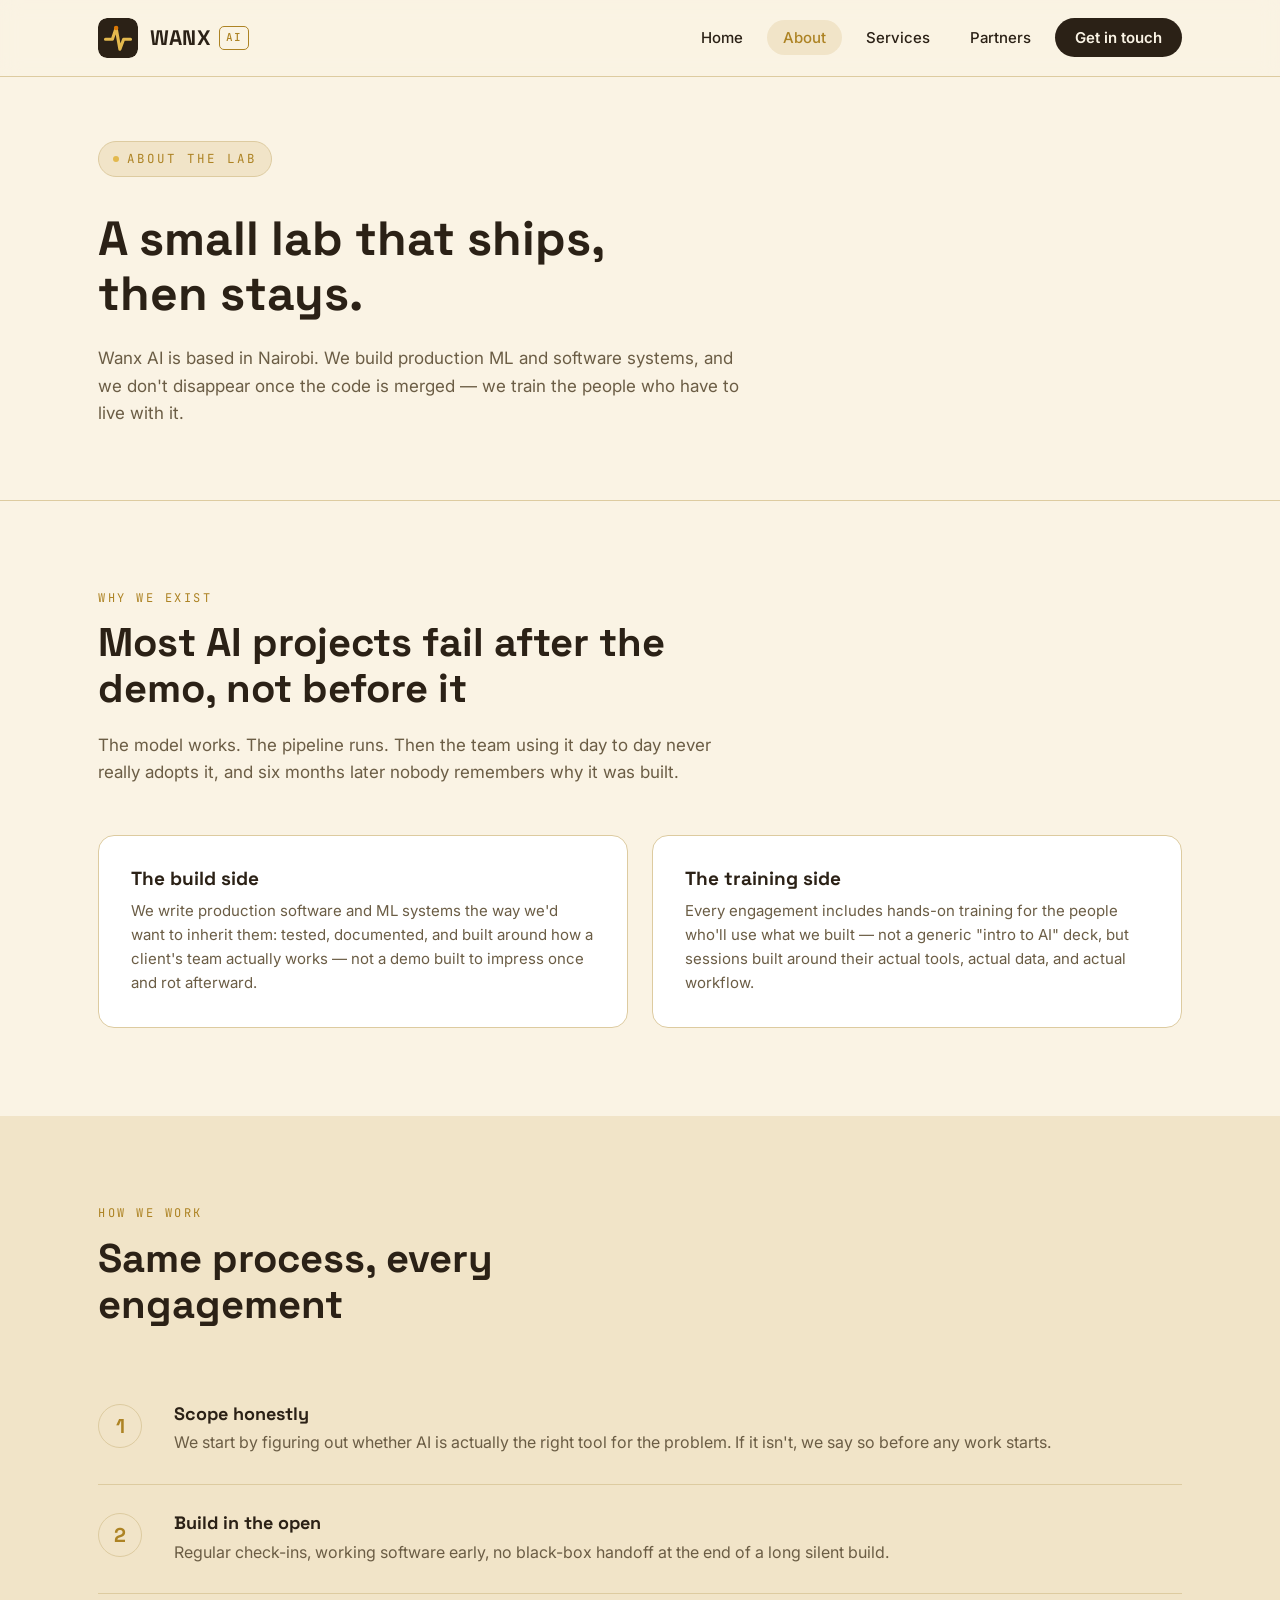
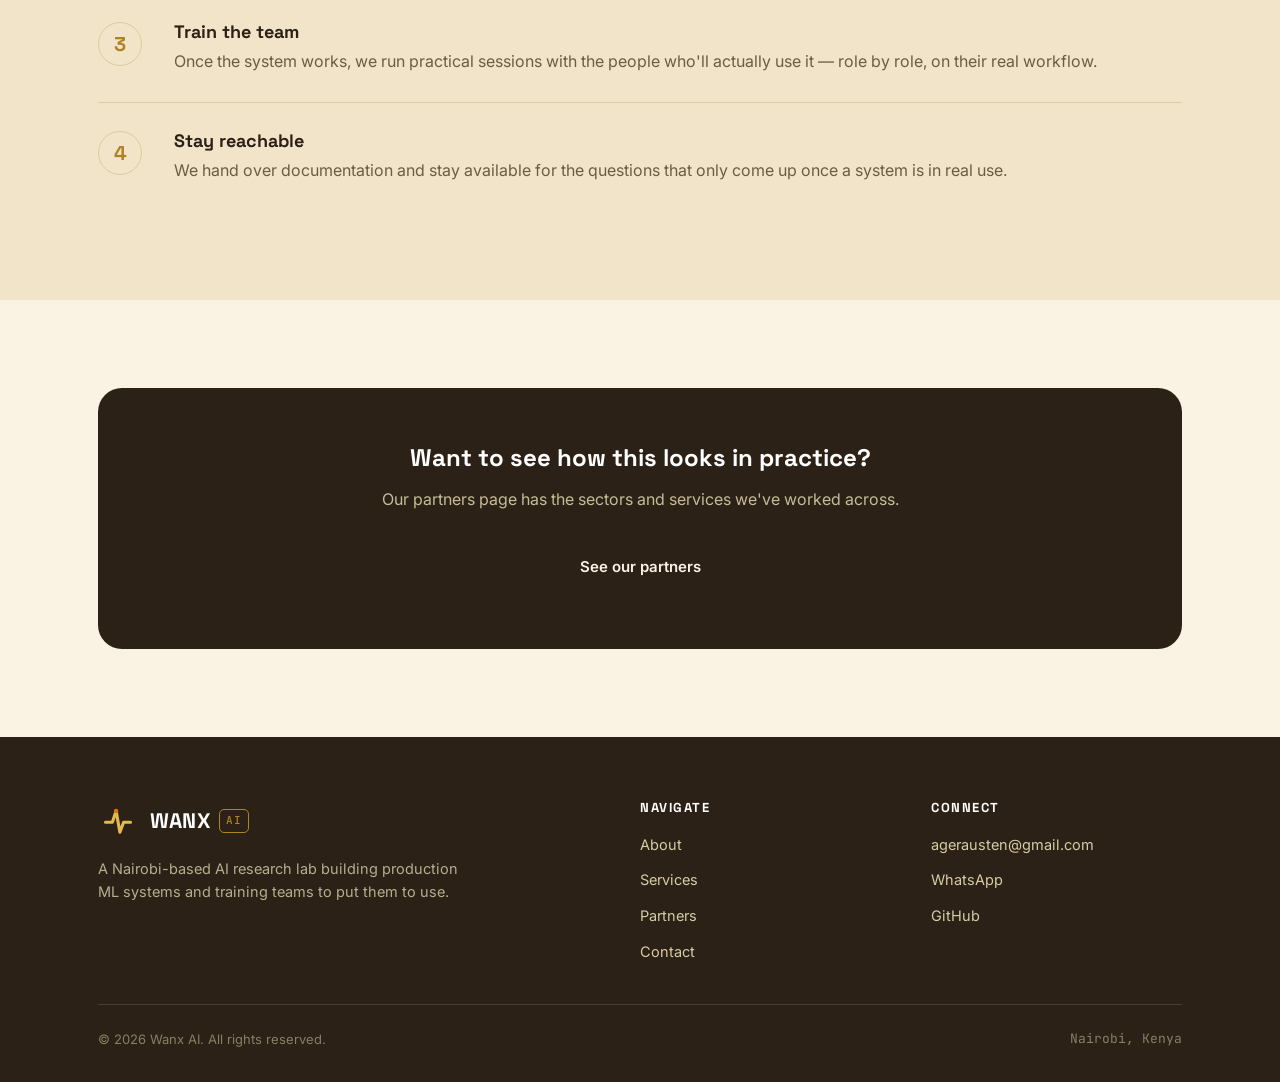
==== about.html @ ab8b51e2 "refactor" ====
<!doctype html>
<html lang="en">
<head>
<meta charset="UTF-8">
<meta name="viewport" content="width=device-width, initial-scale=1.0">
<title>About — Wanx AI</title>
<meta name="description" content="Wanx AI is a Nairobi-based AI research lab. Here's how we work and why we pair every build with training.">
<link rel="icon" type="image/svg+xml" href="assets/mark.svg">
<link rel="stylesheet" href="styles.css">
</head>
<body>

<nav class="site-nav">
  <div class="wrap">
    <a href="index.html" class="brand">
      <img src="assets/mark.svg" alt="">
      <span class="brand-text">WANX<span class="brand-ai">AI</span></span>
    </a>
    <button class="nav-toggle" aria-label="Toggle menu"><span></span><span></span><span></span></button>
    <ul class="nav-links">
      <li><a href="index.html">Home</a></li>
      <li><a href="about.html">About</a></li>
      <li><a href="services.html">Services</a></li>
      <li><a href="partners.html">Partners</a></li>
      <li><a href="contact.html" class="nav-cta">Get in touch</a></li>
    </ul>
  </div>
</nav>

<header class="page-hero">
  <div class="wrap">
    <span class="hero-eyebrow"><span class="dot"></span> About the lab</span>
    <h1 class="reveal">A small lab that ships, then stays.</h1>
    <p class="lede reveal">Wanx AI is based in Nairobi. We build production ML and software systems, and we don't disappear once the code is merged — we train the people who have to live with it.</p>
  </div>
</header>

<section>
  <div class="wrap">
    <div class="section-head reveal">
      <span class="eyebrow">Why we exist</span>
      <h2>Most AI projects fail after the demo, not before it</h2>
      <p>The model works. The pipeline runs. Then the team using it day to day never really adopts it, and six months later nobody remembers why it was built.</p>
    </div>
    <div class="grid grid-2">
      <div class="card reveal">
        <h3>The build side</h3>
        <p>We write production software and ML systems the way we'd want to inherit them: tested, documented, and built around how a client's team actually works — not a demo built to impress once and rot afterward.</p>
      </div>
      <div class="card reveal">
        <h3>The training side</h3>
        <p>Every engagement includes hands-on training for the people who'll use what we built — not a generic "intro to AI" deck, but sessions built around their actual tools, actual data, and actual workflow.</p>
      </div>
    </div>
  </div>
</section>

<section class="section-alt">
  <div class="wrap">
    <div class="section-head reveal">
      <span class="eyebrow">How we work</span>
      <h2>Same process, every engagement</h2>
    </div>
    <div class="step-list">
      <div class="step reveal">
        <div class="step-num">1</div>
        <div>
          <h3>Scope honestly</h3>
          <p>We start by figuring out whether AI is actually the right tool for the problem. If it isn't, we say so before any work starts.</p>
        </div>
      </div>
      <div class="step reveal">
        <div class="step-num">2</div>
        <div>
          <h3>Build in the open</h3>
          <p>Regular check-ins, working software early, no black-box handoff at the end of a long silent build.</p>
        </div>
      </div>
      <div class="step reveal">
        <div class="step-num">3</div>
        <div>
          <h3>Train the team</h3>
          <p>Once the system works, we run practical sessions with the people who'll actually use it — role by role, on their real workflow.</p>
        </div>
      </div>
      <div class="step reveal">
        <div class="step-num">4</div>
        <div>
          <h3>Stay reachable</h3>
          <p>We hand over documentation and stay available for the questions that only come up once a system is in real use.</p>
        </div>
      </div>
    </div>
  </div>
</section>

<section>
  <div class="wrap">
    <div class="cta-band reveal">
      <h2>Want to see how this looks in practice?</h2>
      <p>Our partners page has the sectors and services we've worked across.</p>
      <a href="partners.html" class="btn btn-primary">See our partners</a>
    </div>
  </div>
</section>

<footer>
  <div class="wrap">
    <div class="foot-grid">
      <div>
        <a href="index.html" class="brand">
          <img src="assets/mark.svg" alt="">
          <span class="brand-text">WANX<span class="brand-ai">AI</span></span>
        </a>
        <p style="margin-top: 16px;">A Nairobi-based AI research lab building production ML systems and training teams to put them to use.</p>
      </div>
      <div>
        <h4>Navigate</h4>
        <ul>
          <li><a href="about.html">About</a></li>
          <li><a href="services.html">Services</a></li>
          <li><a href="partners.html">Partners</a></li>
          <li><a href="contact.html">Contact</a></li>
        </ul>
      </div>
      <div>
        <h4>Connect</h4>
        <ul>
          <li><a href="mailto:agerausten@gmail.com">agerausten@gmail.com</a></li>
          <li><a href="https://wa.me/254743737349" target="_blank" rel="noopener">WhatsApp</a></li>
          <li><a href="https://github.com/ageraustine" target="_blank" rel="noopener">GitHub</a></li>
        </ul>
      </div>
    </div>
    <div class="foot-bottom">
      <span>&copy; 2026 Wanx AI. All rights reserved.</span>
      <span class="mono">Nairobi, Kenya</span>
    </div>
  </div>
</footer>

<script src="script.js"></script>
</body>
</html>
---- styles.css ----
/* ===== Wanx AI — gold/beige theme ===== */

@import url('https://fonts.googleapis.com/css2?family=Space+Grotesk:wght@500;600;700&family=JetBrains+Mono:wght@400;500&family=Inter:wght@400;500;600&display=swap');

:root {
  --bg: #FAF3E4;
  --panel: #F1E4C8;
  --panel-2: #EAD9AE;
  --ink: #2B2116;
  --muted: #6B5D45;
  --gold: #AD8324;
  --gold-bright: #E3B94E;
  --rust: #8B4A1F;
  --line: #DDCBA0;
  --shadow: 0 10px 30px rgba(43, 33, 22, 0.10);
  --radius: 16px;
  --maxw: 1140px;
}

* { box-sizing: border-box; }

html { scroll-behavior: smooth; }

body {
  margin: 0;
  background: var(--bg);
  color: var(--ink);
  font-family: 'Inter', -apple-system, BlinkMacSystemFont, sans-serif;
  line-height: 1.6;
  -webkit-font-smoothing: antialiased;
}

h1, h2, h3, h4 {
  font-family: 'Space Grotesk', sans-serif;
  color: var(--ink);
  margin: 0 0 0.5em;
  line-height: 1.15;
}

a { color: var(--gold); text-decoration: none; }
a:hover { color: var(--rust); }

.mono {
  font-family: 'JetBrains Mono', monospace;
}

.wrap {
  max-width: var(--maxw);
  margin: 0 auto;
  padding: 0 28px;
}

/* ---------- Nav ---------- */

.site-nav {
  position: sticky;
  top: 0;
  z-index: 100;
  background: rgba(250, 243, 228, 0.86);
  backdrop-filter: blur(10px);
  border-bottom: 1px solid var(--line);
}

.site-nav .wrap {
  display: flex;
  align-items: center;
  justify-content: space-between;
  height: 76px;
}

.brand {
  display: flex;
  align-items: center;
  gap: 12px;
}
.brand img { height: 40px; width: 40px; border-radius: 9px; display: block; }
.brand-text {
  font-family: 'Space Grotesk', sans-serif;
  font-weight: 700;
  font-size: 21px;
  color: var(--ink);
  letter-spacing: 0.2px;
  display: flex;
  align-items: center;
  gap: 8px;
}
.brand-ai {
  font-family: 'JetBrains Mono', monospace;
  font-weight: 500;
  font-size: 11px;
  color: var(--gold);
  border: 1px solid var(--gold);
  border-radius: 5px;
  padding: 2px 6px;
  letter-spacing: 1px;
}
footer .brand-text { color: #fff; }

.nav-links {
  display: flex;
  align-items: center;
  gap: 8px;
  list-style: none;
  margin: 0;
  padding: 0;
}
.nav-links a {
  color: var(--ink);
  font-weight: 500;
  font-size: 15px;
  padding: 8px 16px;
  border-radius: 999px;
  transition: background 0.2s ease, color 0.2s ease;
}
.nav-links a:hover,
.nav-links a.active {
  background: var(--panel);
  color: var(--gold);
}

.nav-cta {
  background: var(--ink) !important;
  color: var(--bg) !important;
  padding: 10px 20px !important;
  border-radius: 999px;
  font-weight: 600 !important;
}
.nav-cta:hover { background: var(--gold) !important; color: var(--ink) !important; }

.nav-toggle {
  display: none;
  flex-direction: column;
  gap: 5px;
  background: none;
  border: none;
  cursor: pointer;
  padding: 6px;
}
.nav-toggle span {
  width: 24px; height: 2px; background: var(--ink); border-radius: 2px;
}

@media (max-width: 860px) {
  .nav-toggle { display: flex; }
  .nav-links {
    position: fixed;
    top: 76px; left: 0; right: 0;
    flex-direction: column;
    align-items: stretch;
    background: var(--bg);
    border-bottom: 1px solid var(--line);
    padding: 12px 28px 24px;
    gap: 4px;
    transform: translateY(-12px);
    opacity: 0;
    pointer-events: none;
    transition: transform 0.25s ease, opacity 0.25s ease;
  }
  .nav-links.open {
    transform: translateY(0);
    opacity: 1;
    pointer-events: auto;
  }
  .nav-links a { padding: 12px 16px; }
}

/* ---------- Buttons ---------- */

.btn {
  display: inline-flex;
  align-items: center;
  gap: 8px;
  padding: 13px 26px;
  border-radius: 999px;
  font-weight: 600;
  font-size: 15px;
  border: 1px solid transparent;
  cursor: pointer;
  transition: transform 0.18s ease, box-shadow 0.18s ease, background 0.18s ease;
}
.btn-primary {
  background: var(--ink);
  color: var(--bg);
}
.btn-primary:hover {
  background: var(--gold);
  color: var(--ink);
  transform: translateY(-2px);
  box-shadow: var(--shadow);
}
.btn-ghost {
  background: transparent;
  color: var(--ink);
  border-color: var(--line);
}
.btn-ghost:hover {
  border-color: var(--gold);
  color: var(--gold);
  transform: translateY(-2px);
}

/* ---------- Hero ---------- */

.hero {
  position: relative;
  padding: 96px 0 80px;
  overflow: hidden;
}

.hero-eyebrow {
  display: inline-flex;
  align-items: center;
  gap: 8px;
  font-family: 'JetBrains Mono', monospace;
  font-size: 12.5px;
  letter-spacing: 2px;
  text-transform: uppercase;
  color: var(--gold);
  background: var(--panel);
  border: 1px solid var(--line);
  padding: 7px 14px;
  border-radius: 999px;
  margin-bottom: 24px;
}
.hero-eyebrow .dot {
  width: 6px; height: 6px; border-radius: 50%;
  background: var(--gold-bright);
  animation: pulse-dot 2s ease-in-out infinite;
}
@keyframes pulse-dot {
  0%, 100% { opacity: 1; transform: scale(1); }
  50% { opacity: 0.4; transform: scale(0.7); }
}

.hero h1 {
  font-size: clamp(38px, 5.4vw, 64px);
  max-width: 15ch;
  letter-spacing: -0.5px;
}
.hero h1 .accent { color: var(--gold); }

.hero p.lede {
  font-size: 19px;
  color: var(--muted);
  max-width: 56ch;
  margin: 20px 0 36px;
}

.hero-actions { display: flex; gap: 14px; flex-wrap: wrap; }

.hero-orbit {
  position: absolute;
  top: -120px; right: -160px;
  width: 620px; height: 620px;
  border-radius: 50%;
  border: 1px solid var(--line);
  opacity: 0.6;
}
.hero-orbit::before,
.hero-orbit::after {
  content: '';
  position: absolute;
  inset: 60px;
  border-radius: 50%;
  border: 1px solid var(--line);
}
.hero-orbit::after { inset: 130px; border-color: rgba(173,131,36,0.25); }

/* ---------- Sections ---------- */

section { padding: 88px 0; }
.section-alt { background: var(--panel); }

.section-head { max-width: 62ch; margin-bottom: 48px; }
.section-head .eyebrow {
  font-family: 'JetBrains Mono', monospace;
  font-size: 12px;
  letter-spacing: 2.5px;
  text-transform: uppercase;
  color: var(--gold);
  display: block;
  margin-bottom: 12px;
}
.section-head h2 { font-size: clamp(28px, 3.4vw, 40px); }
.section-head p { color: var(--muted); font-size: 17px; margin-top: 12px; }

/* ---------- Cards / grid ---------- */

.grid {
  display: grid;
  gap: 24px;
}
.grid-3 { grid-template-columns: repeat(3, 1fr); }
.grid-2 { grid-template-columns: repeat(2, 1fr); }
@media (max-width: 900px) {
  .grid-3, .grid-2 { grid-template-columns: 1fr; }
}

.card {
  background: #fff;
  border: 1px solid var(--line);
  border-radius: var(--radius);
  padding: 32px;
  transition: transform 0.25s ease, box-shadow 0.25s ease, border-color 0.25s ease;
}
.card:hover {
  transform: translateY(-6px);
  box-shadow: var(--shadow);
  border-color: var(--gold);
}
.card .icon {
  width: 48px; height: 48px;
  border-radius: 12px;
  background: var(--panel);
  display: flex; align-items: center; justify-content: center;
  margin-bottom: 18px;
  color: var(--gold);
}
.card h3 { font-size: 19px; margin-bottom: 10px; }
.card p { color: var(--muted); font-size: 15px; margin: 0; }

/* ---------- Stats ---------- */

.stats {
  display: grid;
  grid-template-columns: repeat(4, 1fr);
  gap: 24px;
  text-align: center;
}
@media (max-width: 760px) { .stats { grid-template-columns: repeat(2, 1fr); } }
.stat .num {
  font-family: 'Space Grotesk', sans-serif;
  font-size: 42px;
  font-weight: 700;
  color: var(--gold);
}
.stat .label {
  font-size: 13px;
  color: var(--muted);
  text-transform: uppercase;
  letter-spacing: 1px;
  margin-top: 4px;
}

/* ---------- Partners ---------- */

.partner-card {
  background: #fff;
  border: 1px solid var(--line);
  border-radius: var(--radius);
  padding: 28px;
  display: flex;
  flex-direction: column;
  gap: 16px;
  transition: transform 0.25s ease, box-shadow 0.25s ease;
}
.partner-card:hover { transform: translateY(-6px); box-shadow: var(--shadow); }
.partner-logo {
  height: 84px;
  display: flex; align-items: center; justify-content: flex-start;
}
.partner-logo img {
  max-height: 84px; max-width: 100%;
  object-fit: contain;
  border-radius: 8px;
}
.wordmark {
  font-family: 'Space Grotesk', sans-serif;
  font-weight: 700;
  font-size: 22px;
  color: var(--ink);
}
.partner-card h3 { font-size: 17px; margin-bottom: 2px; }
.partner-tag {
  font-family: 'JetBrains Mono', monospace;
  font-size: 11.5px;
  color: var(--gold);
  text-transform: uppercase;
  letter-spacing: 1px;
}
.partner-card p { color: var(--muted); font-size: 14.5px; margin: 0; }

/* ---------- Timeline (services) ---------- */

.step-list { display: flex; flex-direction: column; }
.step {
  display: grid;
  grid-template-columns: 56px 1fr;
  gap: 20px;
  padding: 28px 0;
  border-top: 1px solid var(--line);
}
.step:first-child { border-top: none; }
.step .step-num {
  font-family: 'Space Grotesk', sans-serif;
  font-weight: 700;
  font-size: 20px;
  color: var(--gold);
  width: 44px; height: 44px;
  border: 1px solid var(--line);
  border-radius: 50%;
  display: flex; align-items: center; justify-content: center;
}
.step h3 { margin-bottom: 6px; font-size: 18px; }
.step p { color: var(--muted); margin: 0; }

/* ---------- Footer ---------- */

footer {
  background: var(--ink);
  color: #E9DDC2;
  padding: 64px 0 32px;
}
footer .foot-grid {
  display: grid;
  grid-template-columns: 2fr 1fr 1fr;
  gap: 40px;
  padding-bottom: 40px;
  border-bottom: 1px solid rgba(233,221,194,0.15);
}
@media (max-width: 760px) { footer .foot-grid { grid-template-columns: 1fr; } }
footer h4 {
  color: #fff;
  font-size: 13px;
  text-transform: uppercase;
  letter-spacing: 1.5px;
  margin-bottom: 16px;
}
footer p { color: #B9AD8F; font-size: 14.5px; max-width: 42ch; }
footer ul { list-style: none; margin: 0; padding: 0; display: flex; flex-direction: column; gap: 10px; }
footer a { color: #D8CBA6; font-size: 14.5px; }
footer a:hover { color: var(--gold-bright); }
.foot-bottom {
  padding-top: 24px;
  display: flex; justify-content: space-between; align-items: center; flex-wrap: wrap; gap: 12px;
  font-size: 13px; color: #8A7E63;
}

/* ---------- Scroll reveal ---------- */

.reveal {
  opacity: 0;
  transform: translateY(24px);
  transition: opacity 0.7s ease, transform 0.7s ease;
}
.reveal.visible { opacity: 1; transform: translateY(0); }
.reveal-stagger.visible > * { }

/* ---------- Page hero (inner pages) ---------- */

.page-hero {
  padding: 64px 0 56px;
  border-bottom: 1px solid var(--line);
}
.page-hero .eyebrow {
  font-family: 'JetBrains Mono', monospace;
  font-size: 12px;
  letter-spacing: 2.5px;
  text-transform: uppercase;
  color: var(--gold);
}
.page-hero h1 { font-size: clamp(32px, 4.4vw, 48px); margin-top: 10px; max-width: 20ch; }
.page-hero p { color: var(--muted); font-size: 17px; max-width: 60ch; margin-top: 14px; }

/* ---------- CTA band ---------- */

.cta-band {
  background: var(--ink);
  border-radius: 24px;
  padding: 56px;
  text-align: center;
  color: #fff;
}
.cta-band h2 { color: #fff; }
.cta-band p { color: #C9BB98; margin-bottom: 28px; }

/* ---------- Contact ---------- */

.contact-grid {
  display: grid;
  grid-template-columns: 1.1fr 1fr;
  gap: 40px;
}
@media (max-width: 860px) { .contact-grid { grid-template-columns: 1fr; } }
.contact-item {
  display: flex;
  gap: 16px;
  align-items: flex-start;
  padding: 20px 0;
  border-top: 1px solid var(--line);
}
.contact-item:first-child { border-top: none; }
.contact-item .ico {
  width: 40px; height: 40px;
  border-radius: 10px;
  background: var(--panel);
  color: var(--gold);
  display: flex; align-items: center; justify-content: center;
  flex-shrink: 0;
}
.contact-item h4 { margin: 0 0 4px; font-size: 15px; }
.contact-item p, .contact-item a { color: var(--muted); font-size: 15px; margin: 0; }
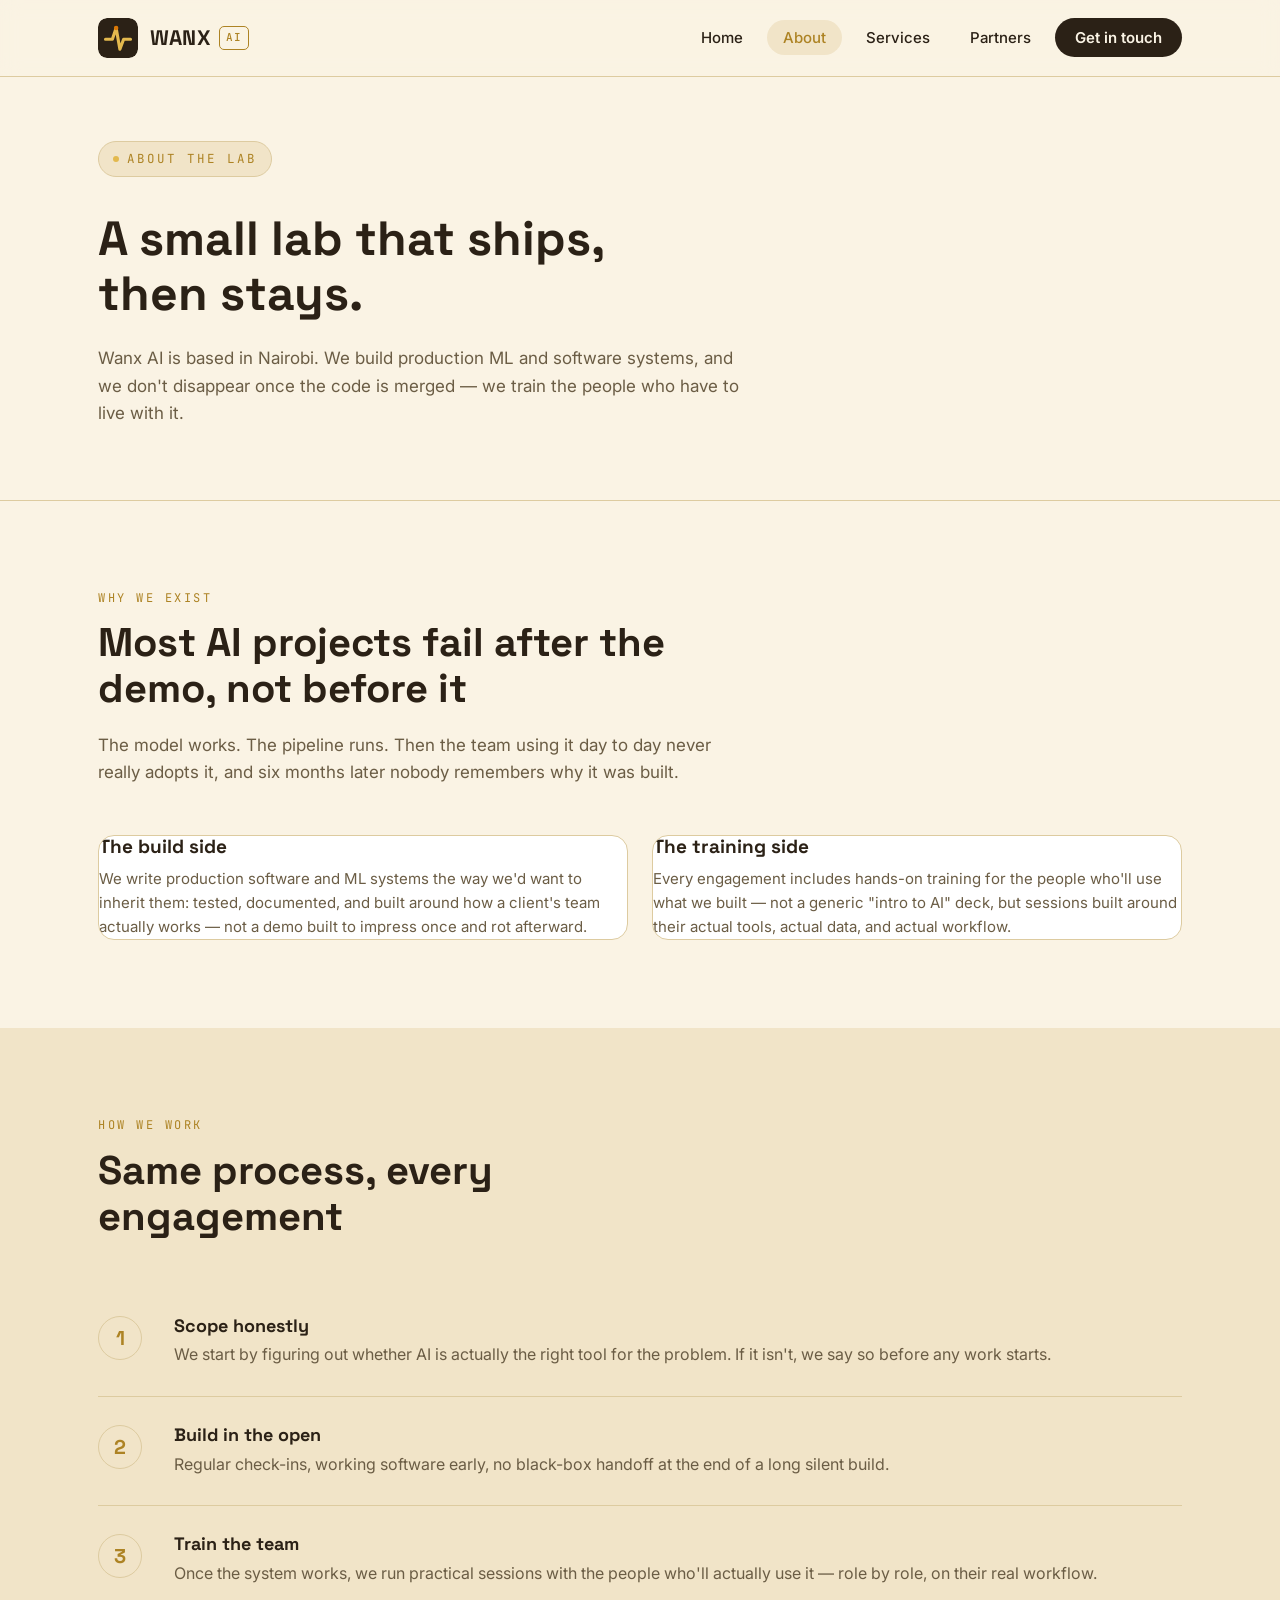
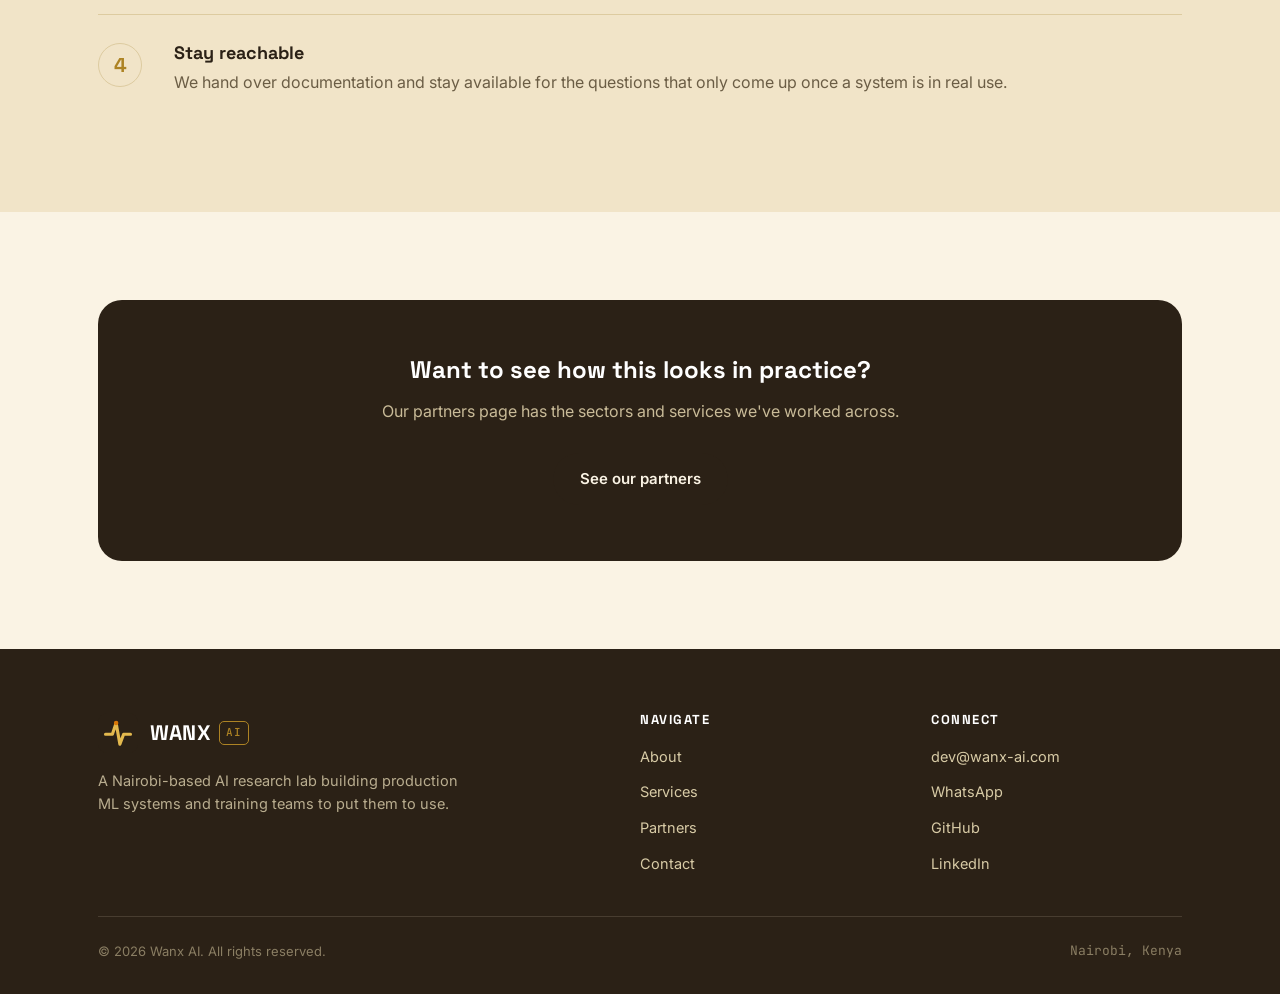
==== commit 60283391: "refactor" ====
--- a/about.html
+++ b/about.html
@@ -126,9 +126,10 @@
       <div>
         <h4>Connect</h4>
         <ul>
-          <li><a href="mailto:agerausten@gmail.com">agerausten@gmail.com</a></li>
+          <li><a href="mailto:dev@wanx-ai.com">dev@wanx-ai.com</a></li>
           <li><a href="https://wa.me/254743737349" target="_blank" rel="noopener">WhatsApp</a></li>
-          <li><a href="https://github.com/ageraustine" target="_blank" rel="noopener">GitHub</a></li>
+          <li><a href="https://github.com/wanxai" target="_blank" rel="noopener">GitHub</a></li>
+          <li><a href="https://www.linkedin.com/company/wanxai" target="_blank" rel="noopener">LinkedIn</a></li>
         </ul>
       </div>
     </div>
@@ -141,4 +142,4 @@
 
 <script src="script.js"></script>
 </body>
-</html>
+</html>
--- a/styles.css
+++ b/styles.css
@@ -300,7 +300,9 @@
   background: #fff;
   border: 1px solid var(--line);
   border-radius: var(--radius);
-  padding: 32px;
+  overflow: hidden;
+  display: flex;
+  flex-direction: column;
   transition: transform 0.25s ease, box-shadow 0.25s ease, border-color 0.25s ease;
 }
 .card:hover {
@@ -308,6 +310,21 @@
   box-shadow: var(--shadow);
   border-color: var(--gold);
 }
+.card-media {
+  height: 150px;
+  overflow: hidden;
+  background: var(--panel-2);
+  border-bottom: 1px solid var(--line);
+}
+.card-media img {
+  width: 100%;
+  height: 100%;
+  object-fit: cover;
+  display: block;
+  transition: transform 0.45s ease;
+}
+.card:hover .card-media img { transform: scale(1.05); }
+.card-body { padding: 26px 28px 30px; }
 .card .icon {
   width: 48px; height: 48px;
   border-radius: 12px;
@@ -379,6 +396,141 @@
   letter-spacing: 1px;
 }
 .partner-card p { color: var(--muted); font-size: 14.5px; margin: 0; }
+
+/* ---------- Partner marquee ---------- */
+
+.partner-marquee {
+  overflow: hidden;
+  position: relative;
+  -webkit-mask-image: linear-gradient(90deg, transparent, #000 8%, #000 92%, transparent);
+  mask-image: linear-gradient(90deg, transparent, #000 8%, #000 92%, transparent);
+}
+.marquee-track {
+  display: flex;
+  align-items: center;
+  gap: 72px;
+  width: max-content;
+  min-width: 300vw;
+  animation: marquee-scroll 78s linear infinite;
+}
+.partner-marquee:hover .marquee-track { animation-play-state: paused; }
+@keyframes marquee-scroll {
+  from { transform: translateX(0); }
+  to { transform: translateX(-50%); }
+}
+.marquee-item {
+  height: 60px;
+  display: flex;
+  align-items: center;
+  justify-content: center;
+  flex-shrink: 0;
+}
+.marquee-item img {
+  max-height: 60px;
+  max-width: 170px;
+  object-fit: contain;
+  border-radius: 6px;
+  filter: grayscale(1) opacity(0.55);
+  transition: filter 0.25s ease;
+}
+.marquee-item:hover img {
+  filter: grayscale(0) opacity(1);
+}
+.marquee-item .wordmark {
+  opacity: 0.55;
+  transition: opacity 0.25s ease, color 0.25s ease;
+  white-space: nowrap;
+}
+.marquee-item:hover .wordmark {
+  opacity: 1;
+  color: var(--gold);
+}
+
+/* ---------- Tech stack marquee ---------- */
+
+.tech-marquee {
+  overflow: hidden;
+  position: relative;
+  -webkit-mask-image: linear-gradient(90deg, transparent, #000 8%, #000 92%, transparent);
+  mask-image: linear-gradient(90deg, transparent, #000 8%, #000 92%, transparent);
+}
+.tech-track {
+  display: flex;
+  align-items: center;
+  gap: 16px;
+  width: max-content;
+  min-width: 300vw;
+  animation: marquee-scroll 60s linear infinite;
+}
+.tech-marquee:hover .tech-track { animation-play-state: paused; }
+.tech-item {
+  display: flex;
+  align-items: center;
+  gap: 10px;
+  flex-shrink: 0;
+  background: #fff;
+  border: 1px solid var(--line);
+  border-radius: 999px;
+  padding: 12px 20px 12px 16px;
+  color: var(--ink);
+  transition: border-color 0.25s ease, color 0.25s ease, transform 0.25s ease;
+}
+.tech-item:hover {
+  border-color: var(--gold);
+  color: var(--gold);
+  transform: translateY(-3px);
+}
+.tech-icon {
+  display: flex;
+  color: var(--muted);
+  transition: color 0.25s ease;
+}
+.tech-item:hover .tech-icon { color: var(--gold); }
+.tech-label {
+  font-family: 'JetBrains Mono', monospace;
+  font-size: 13px;
+  white-space: nowrap;
+}
+
+/* ---------- Projects ---------- */
+
+.project-card {
+  background: #fff;
+  border: 1px solid var(--line);
+  border-radius: var(--radius);
+  overflow: hidden;
+  display: flex;
+  flex-direction: column;
+  transition: transform 0.25s ease, box-shadow 0.25s ease, border-color 0.25s ease;
+}
+.project-card:hover {
+  transform: translateY(-6px);
+  box-shadow: var(--shadow);
+  border-color: var(--gold);
+}
+.project-media {
+  height: 190px;
+  overflow: hidden;
+  background: var(--panel-2);
+}
+.project-media img {
+  width: 100%;
+  height: 100%;
+  object-fit: cover;
+  display: block;
+  transition: transform 0.45s ease;
+}
+.project-card:hover .project-media img { transform: scale(1.06); }
+.project-body { padding: 24px; }
+.project-tag {
+  font-family: 'JetBrains Mono', monospace;
+  font-size: 11.5px;
+  color: var(--gold);
+  text-transform: uppercase;
+  letter-spacing: 1px;
+}
+.project-body h3 { font-size: 18px; margin: 10px 0 8px; }
+.project-body p { color: var(--muted); font-size: 14.5px; margin: 0; }
 
 /* ---------- Timeline (services) ---------- */
 
@@ -499,4 +651,4 @@
   flex-shrink: 0;
 }
 .contact-item h4 { margin: 0 0 4px; font-size: 15px; }
-.contact-item p, .contact-item a { color: var(--muted); font-size: 15px; margin: 0; }
+.contact-item p, .contact-item a { color: var(--muted); font-size: 15px; margin: 0; }
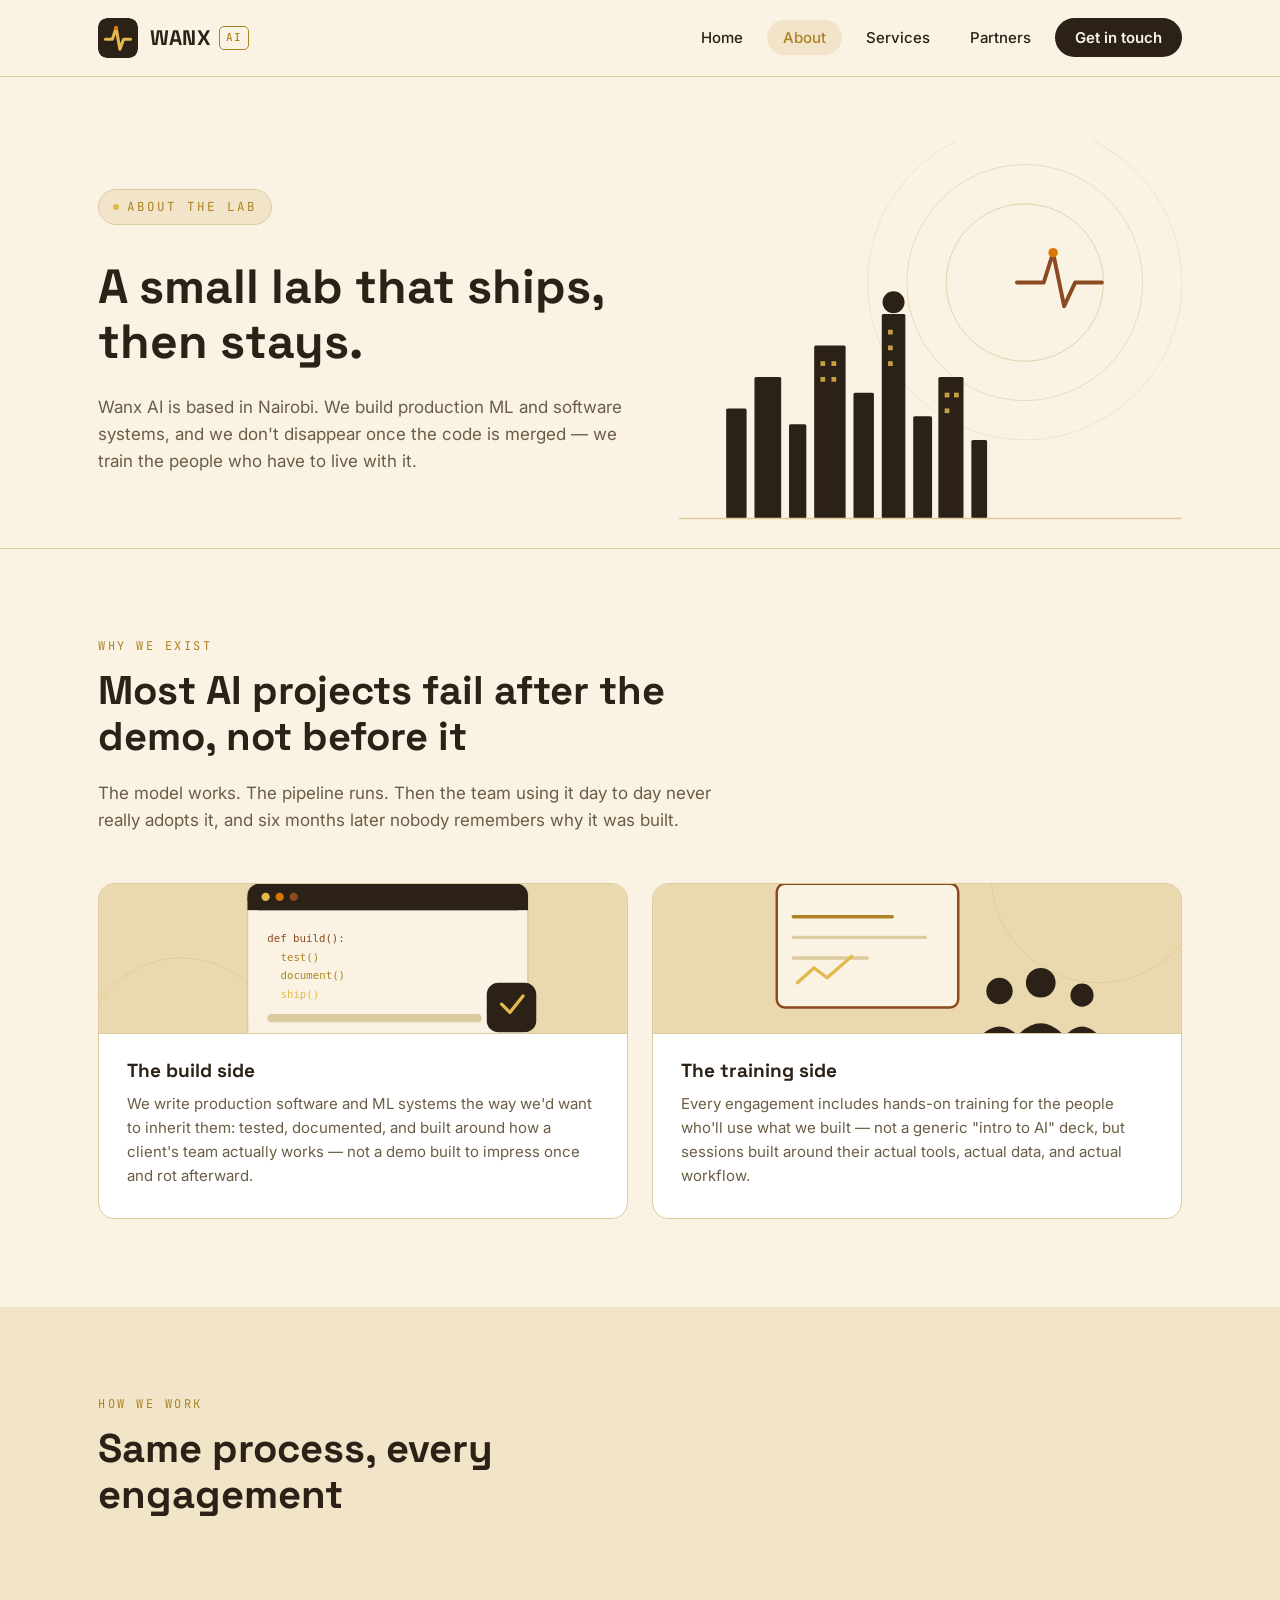
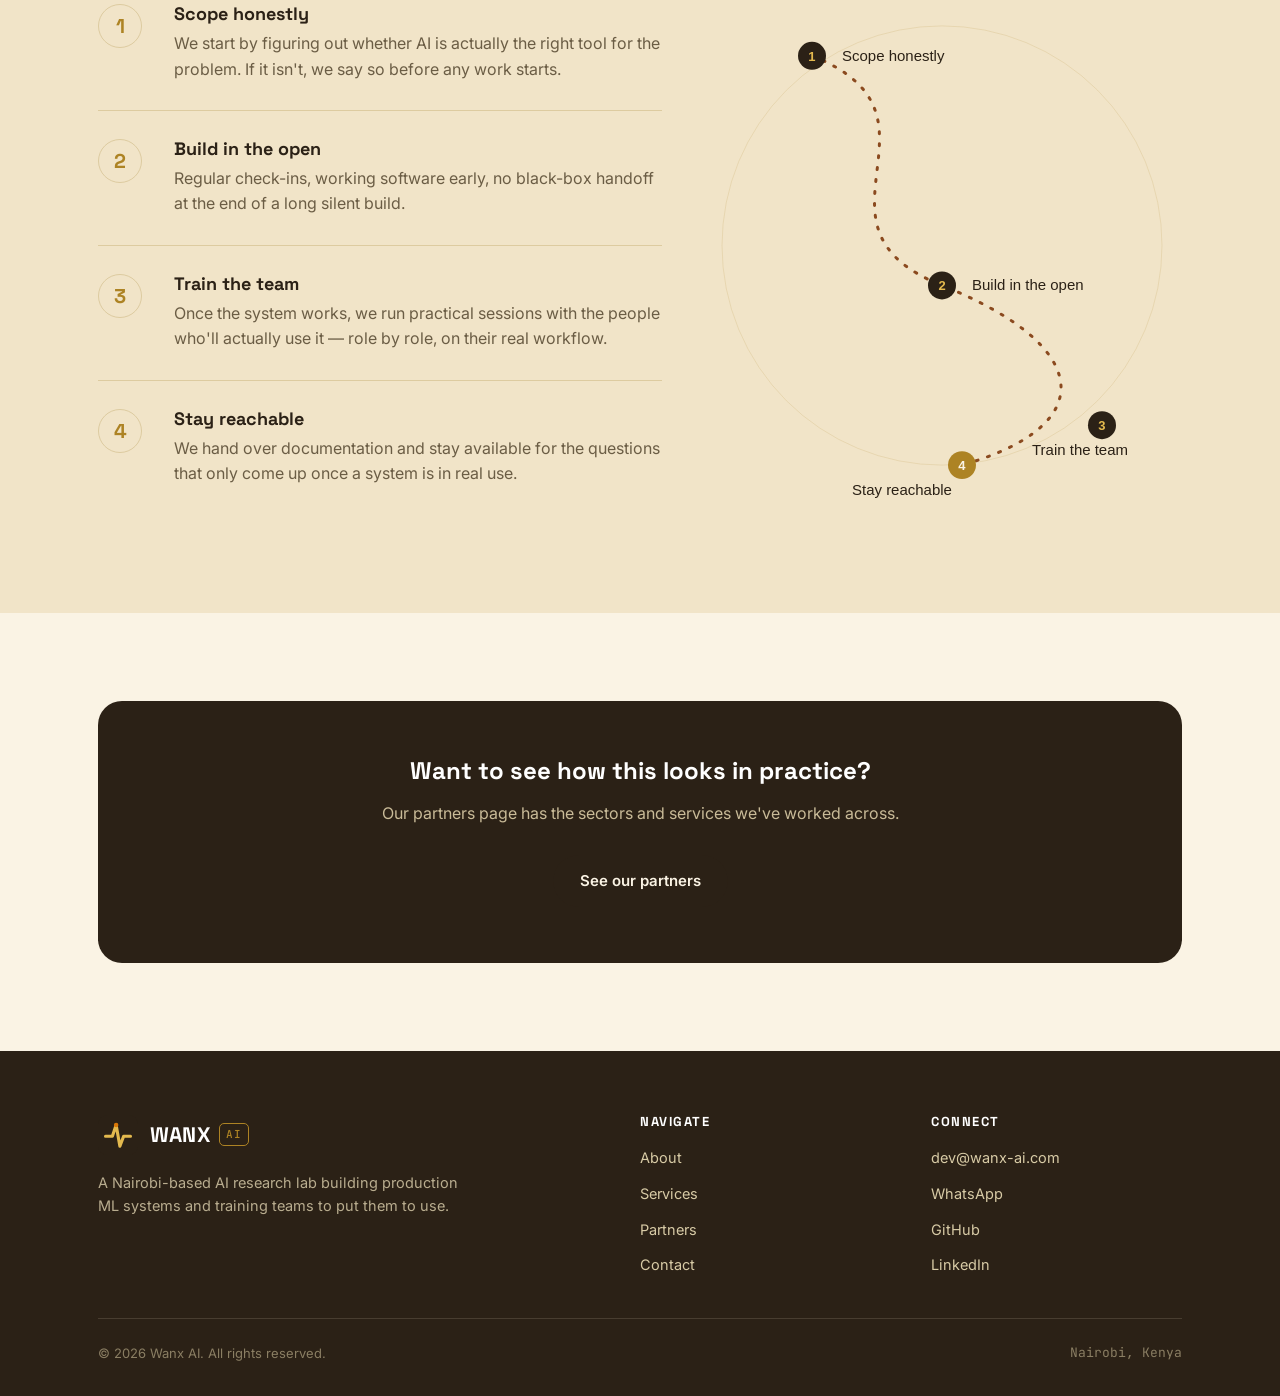
==== commit 18d95c11: "refactor" ====
--- a/about.html
+++ b/about.html
@@ -28,10 +28,15 @@
 </nav>
 
 <header class="page-hero">
-  <div class="wrap">
-    <span class="hero-eyebrow"><span class="dot"></span> About the lab</span>
-    <h1 class="reveal">A small lab that ships, then stays.</h1>
-    <p class="lede reveal">Wanx AI is based in Nairobi. We build production ML and software systems, and we don't disappear once the code is merged — we train the people who have to live with it.</p>
+  <div class="wrap page-hero-grid">
+    <div class="page-hero-copy">
+      <span class="hero-eyebrow"><span class="dot"></span> About the lab</span>
+      <h1 class="reveal">A small lab that ships, then stays.</h1>
+      <p class="lede reveal">Wanx AI is based in Nairobi. We build production ML and software systems, and we don't disappear once the code is merged — we train the people who have to live with it.</p>
+    </div>
+    <div class="page-hero-media reveal">
+      <img src="assets/about-hero.svg" alt="Nairobi skyline with a pulse-mark motif">
+    </div>
   </div>
 </header>
 
@@ -44,12 +49,18 @@
     </div>
     <div class="grid grid-2">
       <div class="card reveal">
-        <h3>The build side</h3>
-        <p>We write production software and ML systems the way we'd want to inherit them: tested, documented, and built around how a client's team actually works — not a demo built to impress once and rot afterward.</p>
+        <div class="card-media"><img src="assets/about-build.svg" alt="Code editor illustration representing the build side"></div>
+        <div class="card-body">
+          <h3>The build side</h3>
+          <p>We write production software and ML systems the way we'd want to inherit them: tested, documented, and built around how a client's team actually works — not a demo built to impress once and rot afterward.</p>
+        </div>
       </div>
       <div class="card reveal">
-        <h3>The training side</h3>
-        <p>Every engagement includes hands-on training for the people who'll use what we built — not a generic "intro to AI" deck, but sessions built around their actual tools, actual data, and actual workflow.</p>
+        <div class="card-media"><img src="assets/about-training.svg" alt="Whiteboard and team illustration representing the training side"></div>
+        <div class="card-body">
+          <h3>The training side</h3>
+          <p>Every engagement includes hands-on training for the people who'll use what we built — not a generic "intro to AI" deck, but sessions built around their actual tools, actual data, and actual workflow.</p>
+        </div>
       </div>
     </div>
   </div>
@@ -61,34 +72,39 @@
       <span class="eyebrow">How we work</span>
       <h2>Same process, every engagement</h2>
     </div>
-    <div class="step-list">
-      <div class="step reveal">
-        <div class="step-num">1</div>
-        <div>
-          <h3>Scope honestly</h3>
-          <p>We start by figuring out whether AI is actually the right tool for the problem. If it isn't, we say so before any work starts.</p>
+    <div class="process-grid">
+      <div class="step-list">
+        <div class="step reveal">
+          <div class="step-num">1</div>
+          <div>
+            <h3>Scope honestly</h3>
+            <p>We start by figuring out whether AI is actually the right tool for the problem. If it isn't, we say so before any work starts.</p>
+          </div>
+        </div>
+        <div class="step reveal">
+          <div class="step-num">2</div>
+          <div>
+            <h3>Build in the open</h3>
+            <p>Regular check-ins, working software early, no black-box handoff at the end of a long silent build.</p>
+          </div>
+        </div>
+        <div class="step reveal">
+          <div class="step-num">3</div>
+          <div>
+            <h3>Train the team</h3>
+            <p>Once the system works, we run practical sessions with the people who'll actually use it — role by role, on their real workflow.</p>
+          </div>
+        </div>
+        <div class="step reveal">
+          <div class="step-num">4</div>
+          <div>
+            <h3>Stay reachable</h3>
+            <p>We hand over documentation and stay available for the questions that only come up once a system is in real use.</p>
+          </div>
         </div>
       </div>
-      <div class="step reveal">
-        <div class="step-num">2</div>
-        <div>
-          <h3>Build in the open</h3>
-          <p>Regular check-ins, working software early, no black-box handoff at the end of a long silent build.</p>
-        </div>
-      </div>
-      <div class="step reveal">
-        <div class="step-num">3</div>
-        <div>
-          <h3>Train the team</h3>
-          <p>Once the system works, we run practical sessions with the people who'll actually use it — role by role, on their real workflow.</p>
-        </div>
-      </div>
-      <div class="step reveal">
-        <div class="step-num">4</div>
-        <div>
-          <h3>Stay reachable</h3>
-          <p>We hand over documentation and stay available for the questions that only come up once a system is in real use.</p>
-        </div>
+      <div class="process-media reveal">
+        <img src="assets/about-process.svg" alt="Illustration of the four-step engagement journey">
       </div>
     </div>
   </div>
--- a/styles.css
+++ b/styles.css
@@ -601,8 +601,9 @@
 /* ---------- Page hero (inner pages) ---------- */
 
 .page-hero {
-  padding: 64px 0 56px;
+  padding: 64px 0 0;
   border-bottom: 1px solid var(--line);
+  overflow: hidden;
 }
 .page-hero .eyebrow {
   font-family: 'JetBrains Mono', monospace;
@@ -613,6 +614,36 @@
 }
 .page-hero h1 { font-size: clamp(32px, 4.4vw, 48px); margin-top: 10px; max-width: 20ch; }
 .page-hero p { color: var(--muted); font-size: 17px; max-width: 60ch; margin-top: 14px; }
+.page-hero-grid {
+  display: grid;
+  grid-template-columns: 1.05fr 0.95fr;
+  align-items: end;
+  gap: 24px;
+}
+.page-hero-grid .page-hero-copy { padding-bottom: 56px; }
+.page-hero-grid .page-hero-media {
+  align-self: end;
+  margin-bottom: -2px;
+}
+.page-hero-grid .page-hero-media img { width: 100%; height: auto; display: block; }
+@media (max-width: 900px) {
+  .page-hero-grid { grid-template-columns: 1fr; }
+  .page-hero-grid .page-hero-media { display: none; }
+}
+
+/* ---------- About: process illustration layout ---------- */
+
+.process-grid {
+  display: grid;
+  grid-template-columns: 1fr 0.85fr;
+  gap: 40px;
+  align-items: center;
+}
+.process-grid .process-media img { width: 100%; height: auto; display: block; }
+@media (max-width: 900px) {
+  .process-grid { grid-template-columns: 1fr; }
+  .process-grid .process-media { max-width: 360px; margin: 0 auto; }
+}
 
 /* ---------- CTA band ---------- */
 
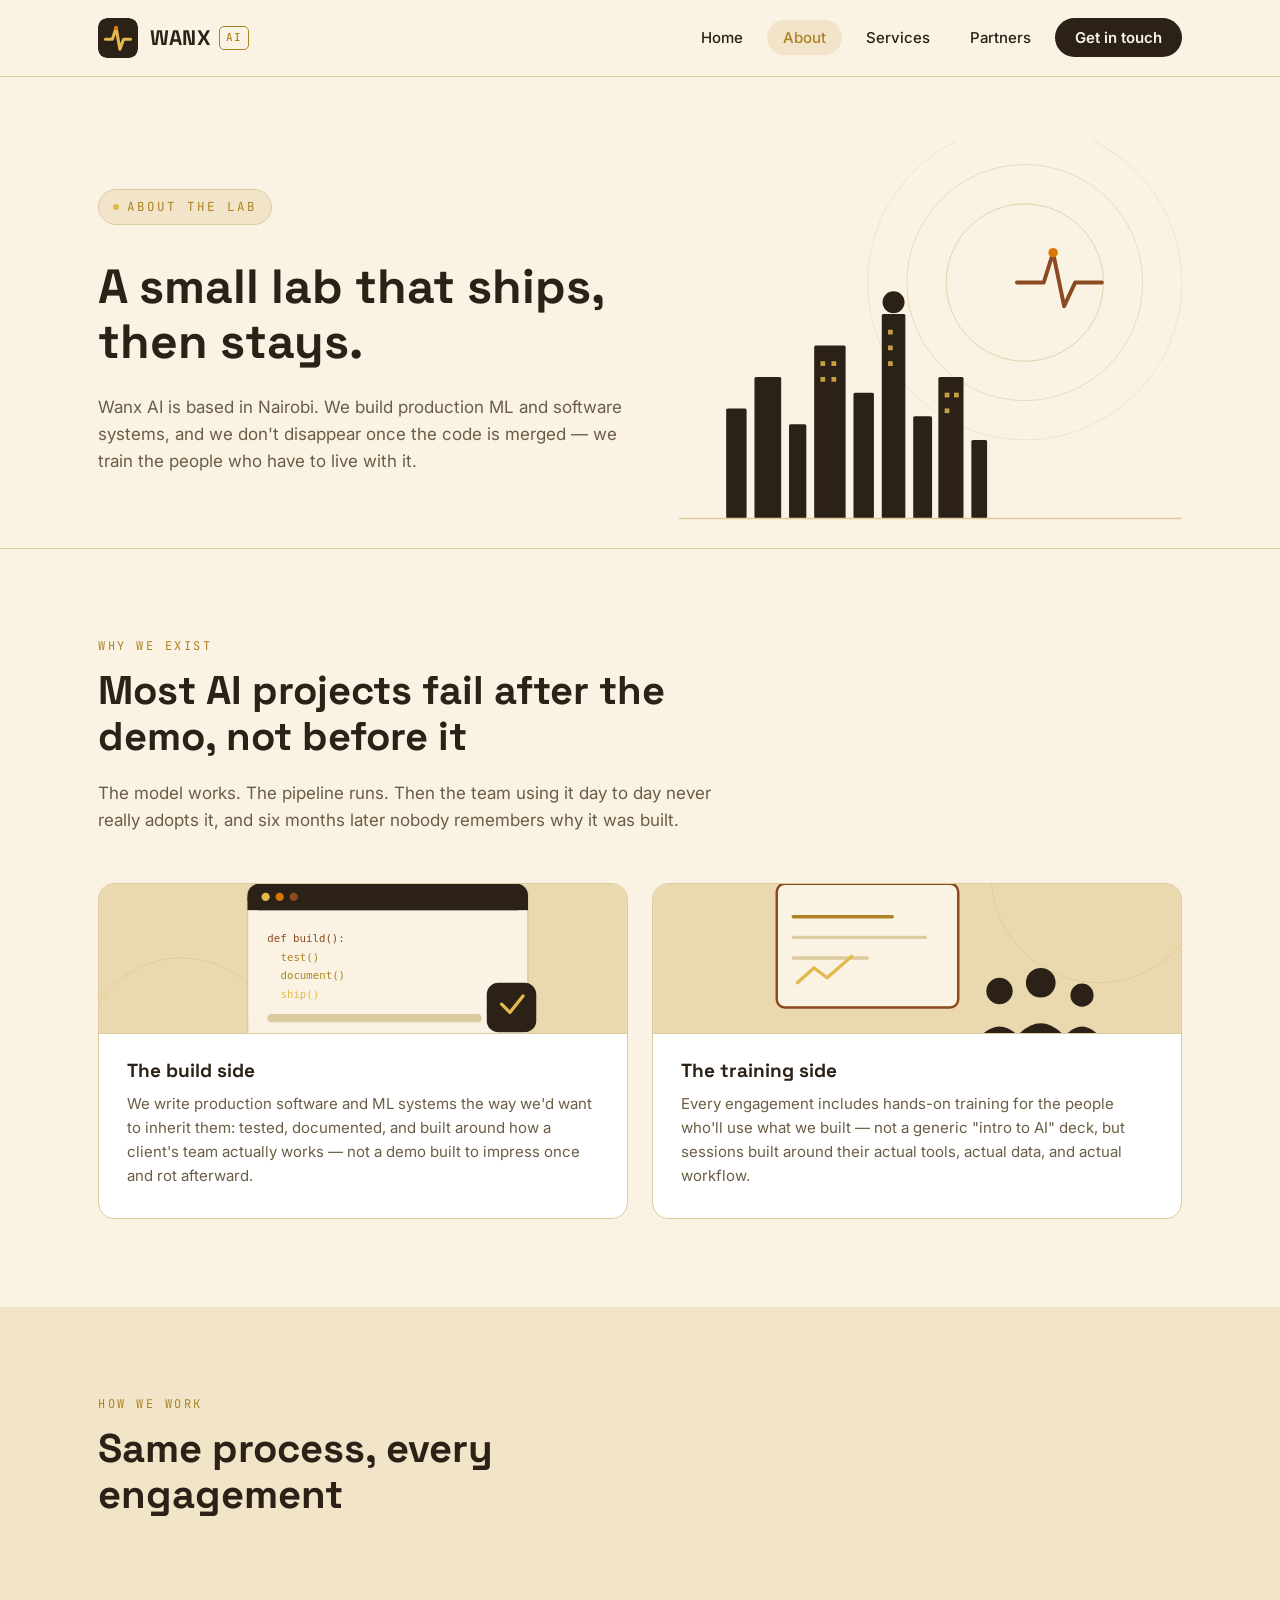
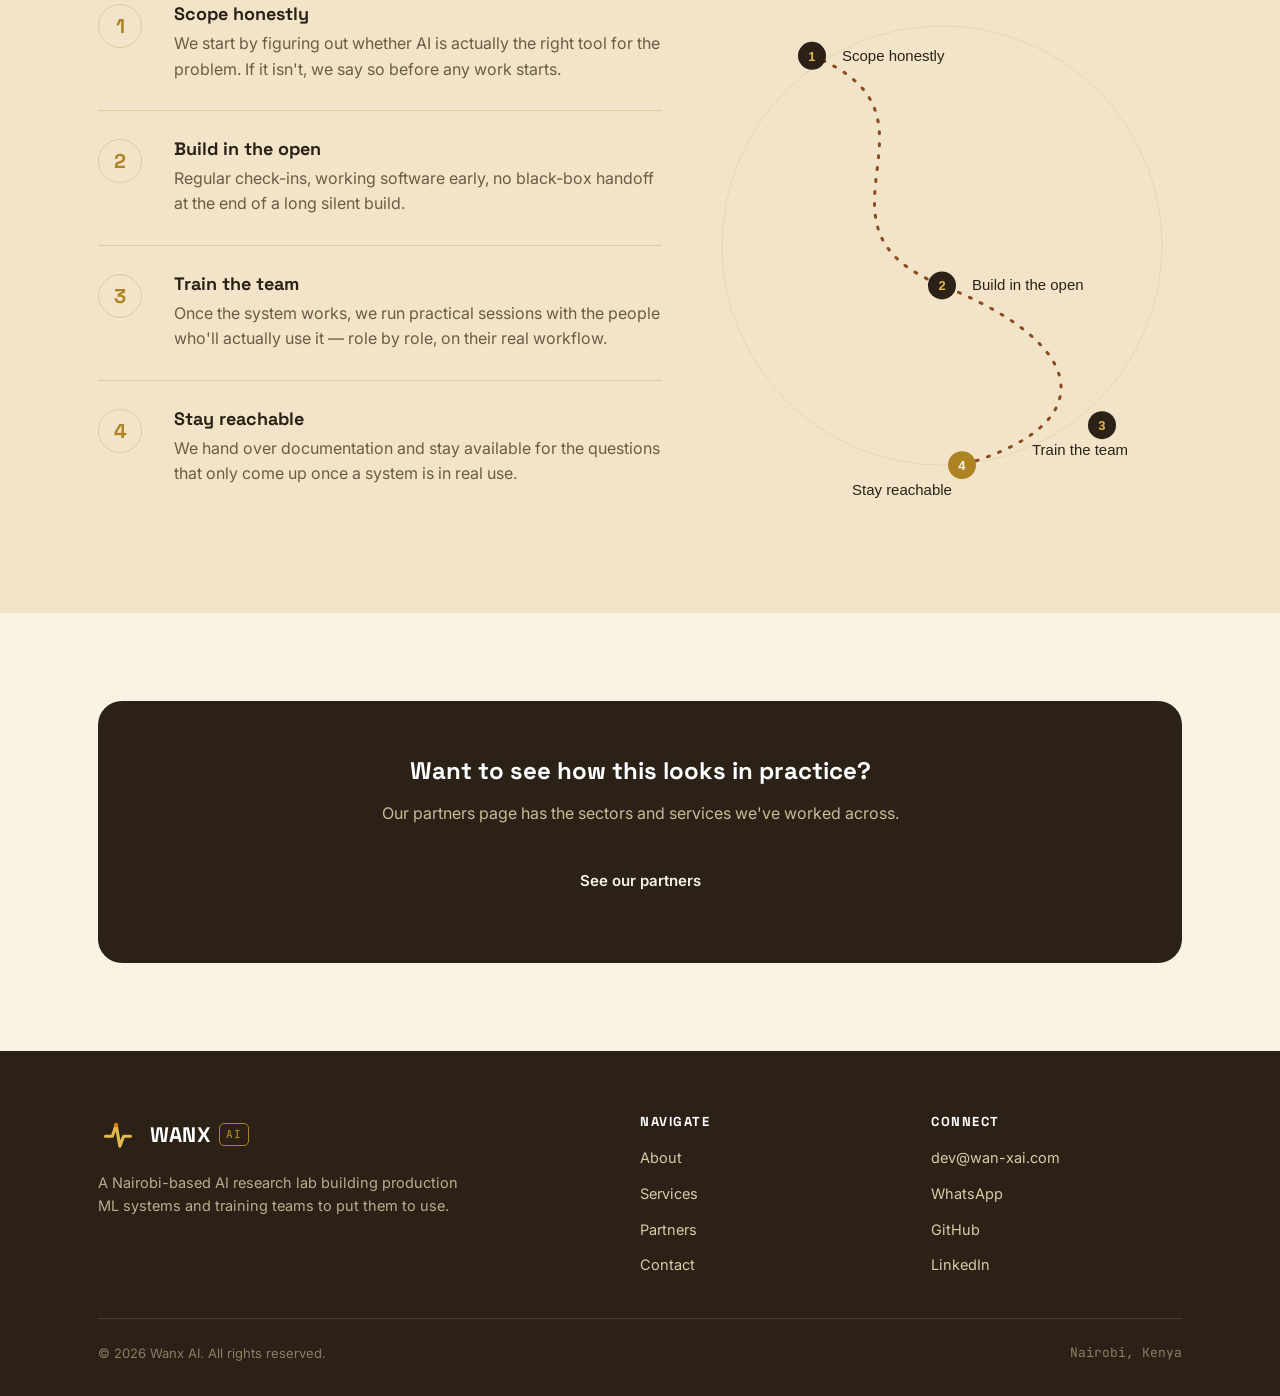
==== commit 55e52426: "refactor" ====
--- a/about.html
+++ b/about.html
@@ -142,10 +142,10 @@
       <div>
         <h4>Connect</h4>
         <ul>
-          <li><a href="mailto:dev@wanx-ai.com">dev@wanx-ai.com</a></li>
+          <li><a href="mailto:dev@wan-xai.com">dev@wan-xai.com</a></li>
           <li><a href="https://wa.me/254743737349" target="_blank" rel="noopener">WhatsApp</a></li>
           <li><a href="https://github.com/wanxai" target="_blank" rel="noopener">GitHub</a></li>
-          <li><a href="https://www.linkedin.com/company/wanxai" target="_blank" rel="noopener">LinkedIn</a></li>
+          <li><a href="https://www.linkedin.com/company/wanxai-africa" target="_blank" rel="noopener">LinkedIn</a></li>
         </ul>
       </div>
     </div>
--- a/styles.css
+++ b/styles.css
@@ -21,6 +21,11 @@
 
 html { scroll-behavior: smooth; }
 
+html, body {
+  max-width: 100%;
+  overflow-x: hidden;
+}
+
 body {
   margin: 0;
   background: var(--bg);
@@ -48,6 +53,9 @@
   max-width: var(--maxw);
   margin: 0 auto;
   padding: 0 28px;
+}
+@media (max-width: 420px) {
+  .wrap { padding: 0 18px; }
 }
 
 /* ---------- Nav ---------- */
@@ -628,7 +636,16 @@
 .page-hero-grid .page-hero-media img { width: 100%; height: auto; display: block; }
 @media (max-width: 900px) {
   .page-hero-grid { grid-template-columns: 1fr; }
-  .page-hero-grid .page-hero-media { display: none; }
+  .page-hero-grid .page-hero-copy { padding-bottom: 0; }
+  .page-hero-grid .page-hero-media {
+    max-width: 380px;
+    width: 80%;
+    margin: 28px auto 0;
+    align-self: center;
+  }
+}
+@media (max-width: 480px) {
+  .page-hero-grid .page-hero-media { width: 92%; margin-top: 20px; padding-bottom: 20px; }
 }
 
 /* ---------- About: process illustration layout ---------- */
